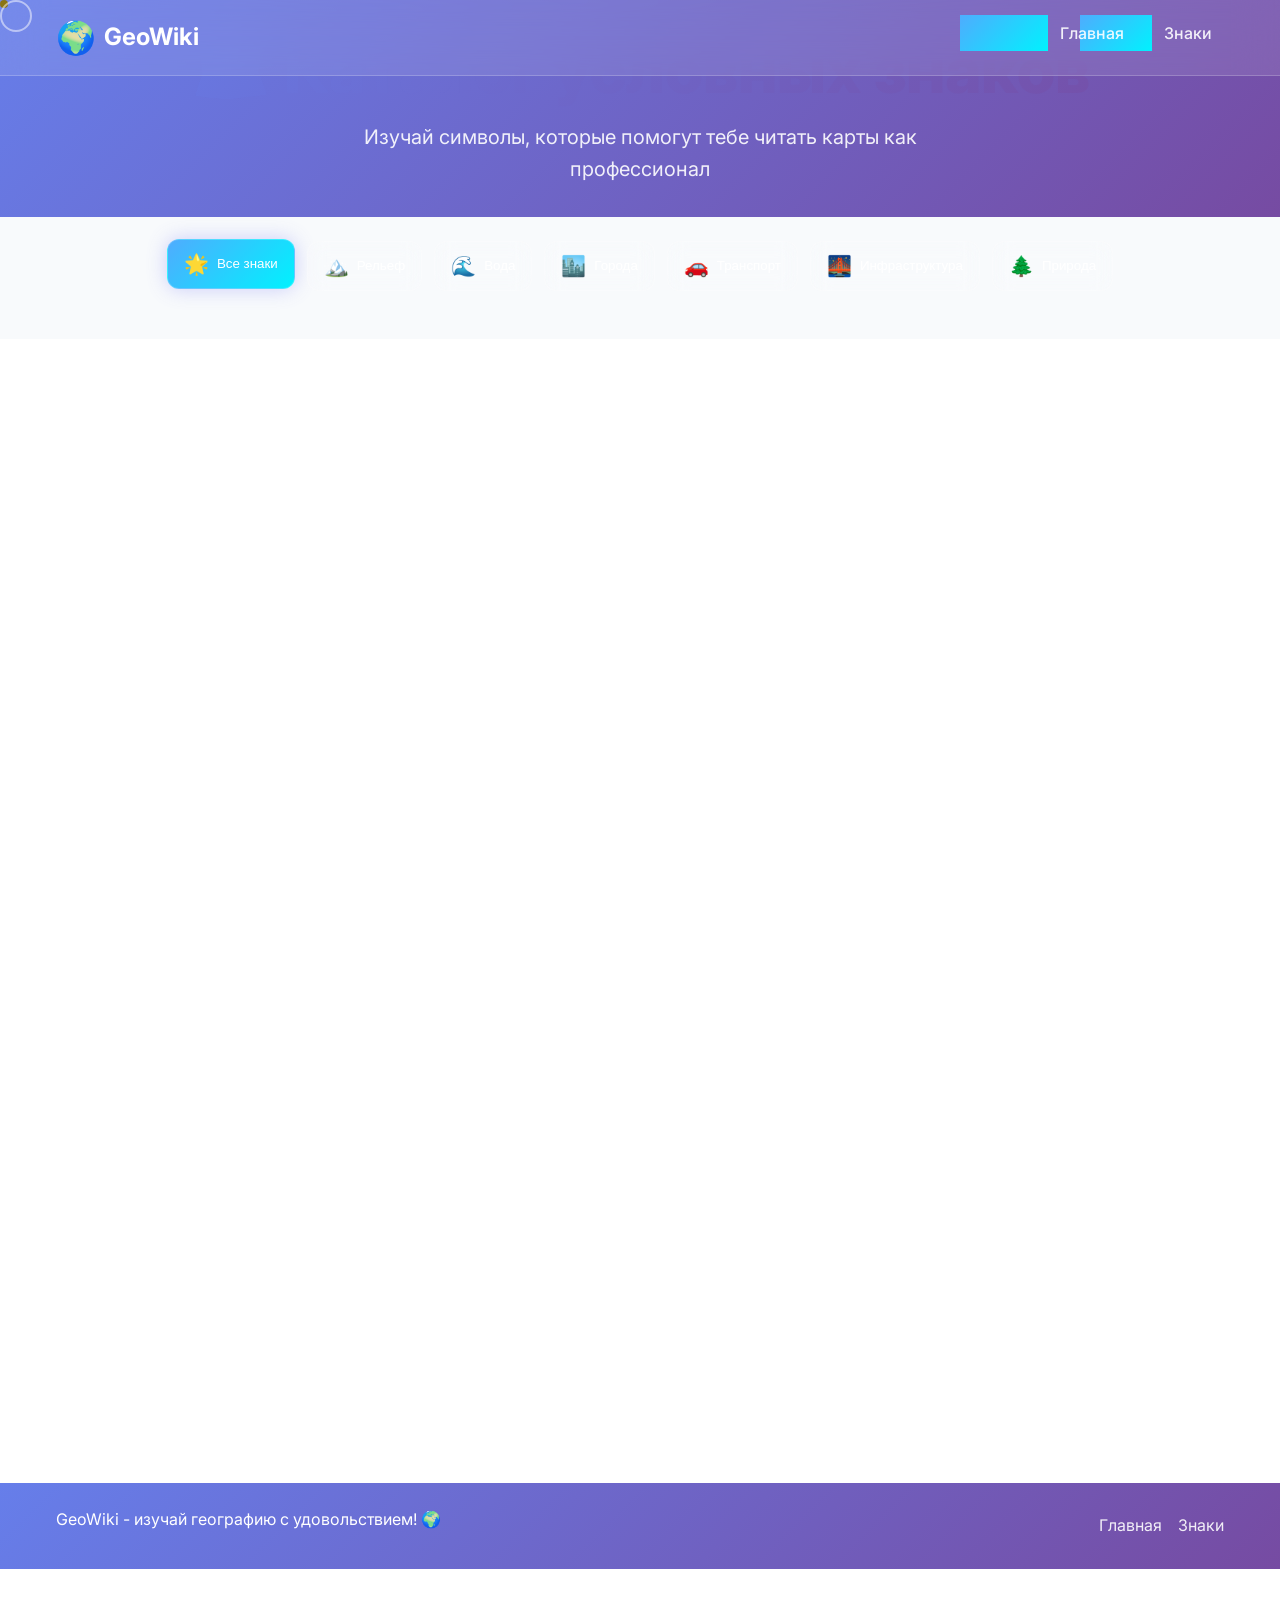
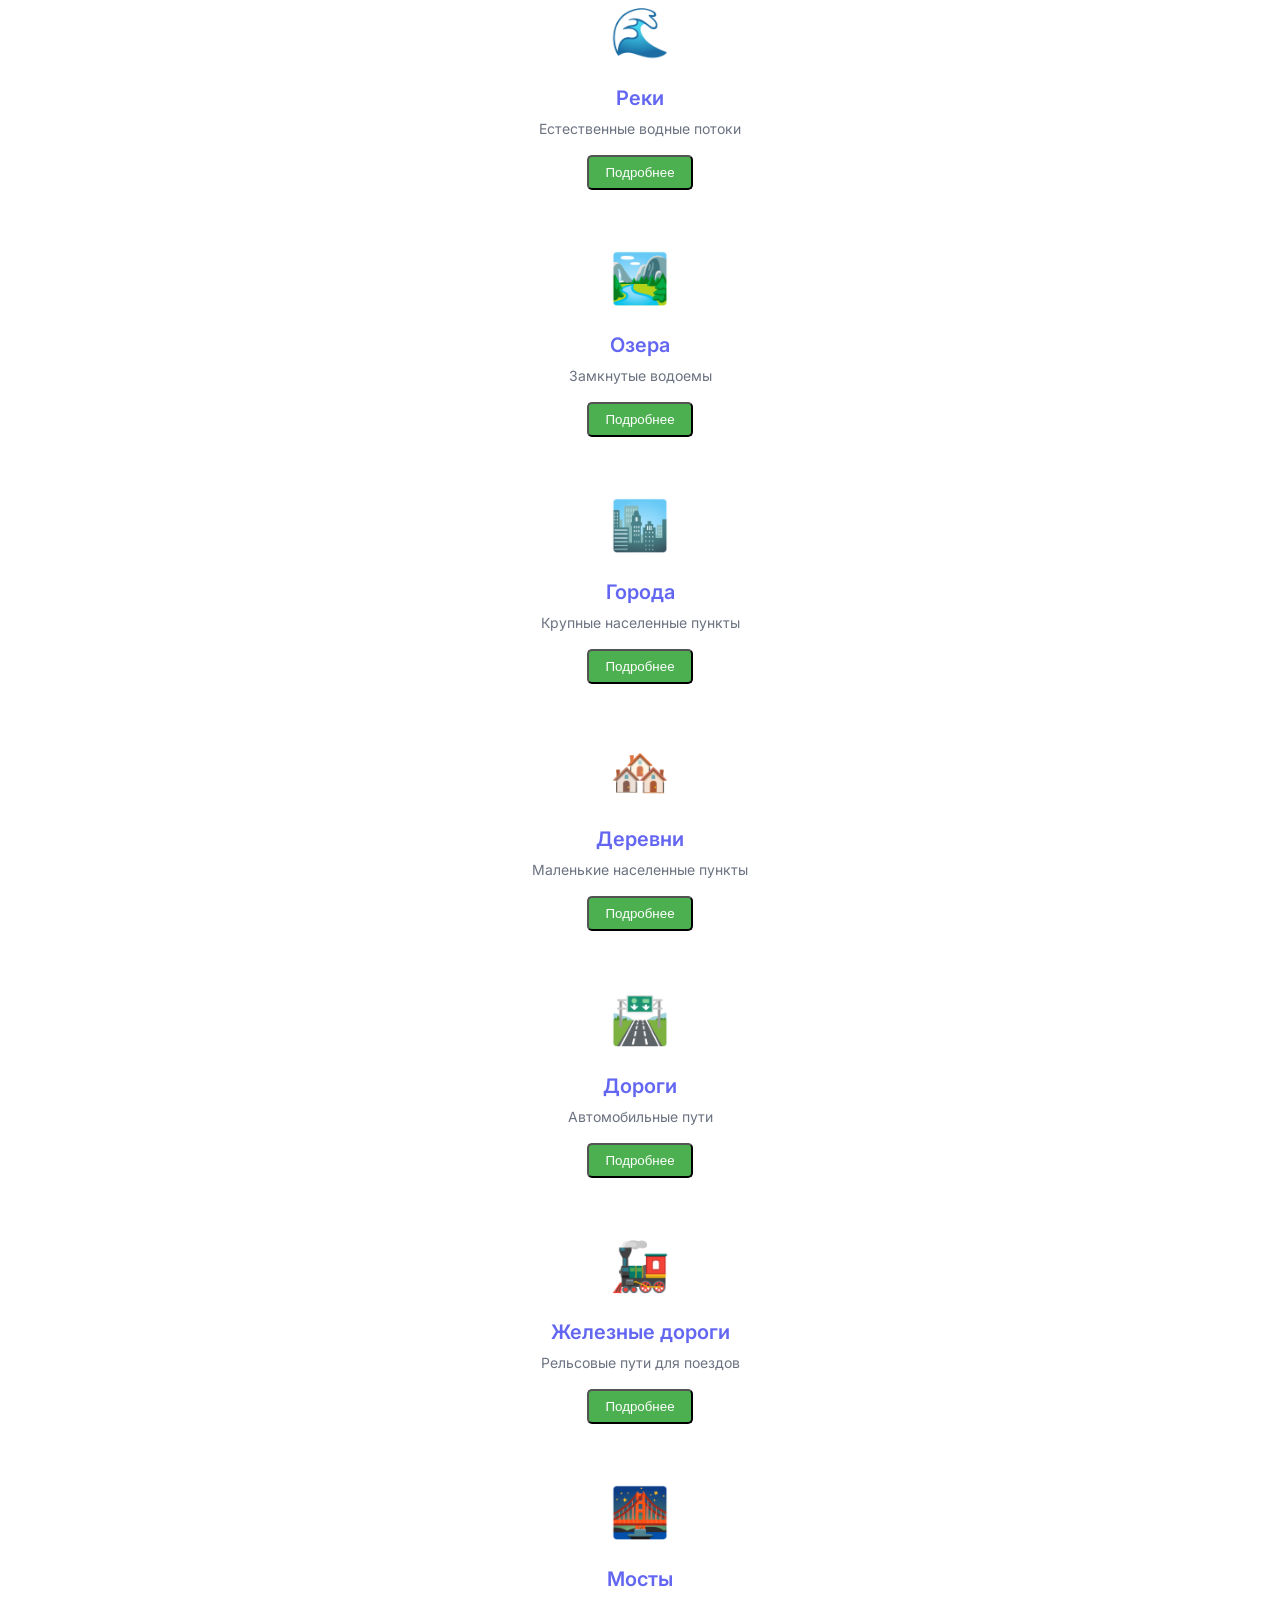
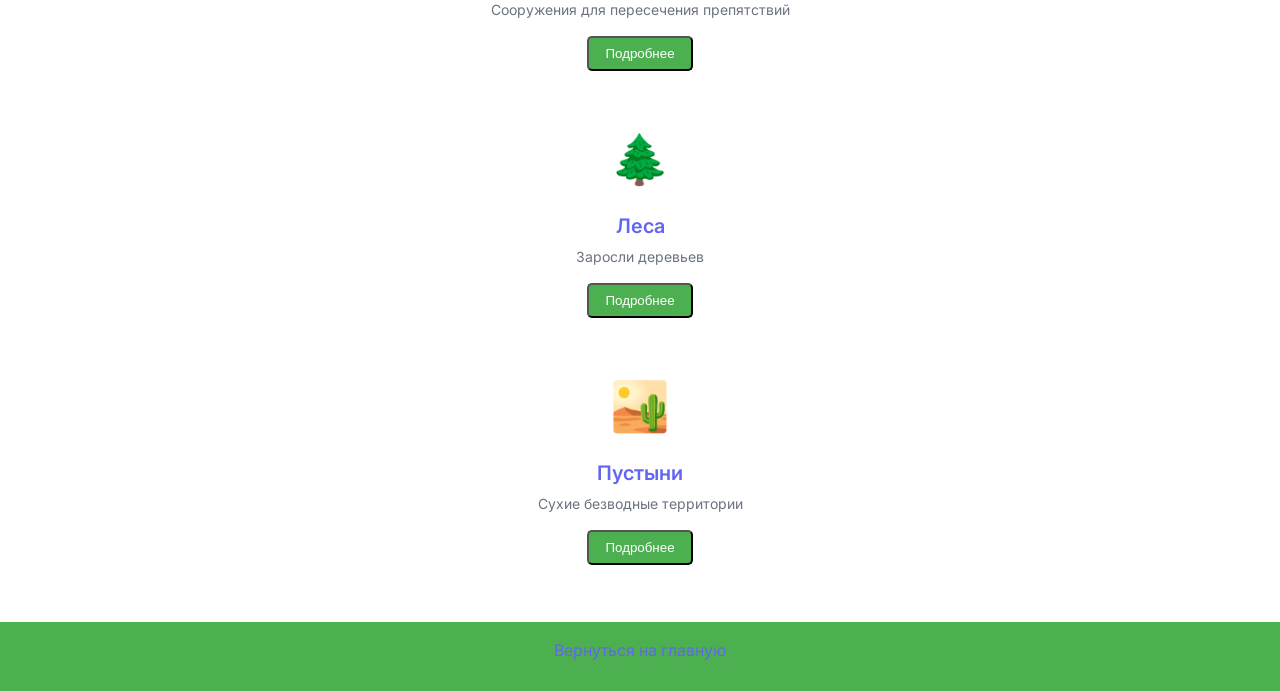
==== symbols/index.html @ 7ecac017 "Some changes" ====
<!DOCTYPE html>
<html lang="ru">
<head>
    <meta charset="UTF-8">
    <meta name="viewport" content="width=device-width, initial-scale=1.0">
    <title>Условные знаки - GeoWiki</title>
    <link rel="stylesheet" href="../css/style.css">
    <link href="https://fonts.googleapis.com/css2?family=Inter:wght@300;400;500;600;700&display=swap" rel="stylesheet">
</head>
<body>
    <!-- Custom Cursor -->
    <div class="cursor"></div>
    <div class="cursor-follower"></div>

    <!-- Animated Background -->
    <div class="animated-bg"></div>

    <header>
        <nav class="glass-nav">
            <div class="nav-container">
                <div class="logo">
                    <span class="logo-icon">🌍</span>
                    <span class="logo-text">GeoWiki</span>
                </div>
                <ul class="nav-links">
                    <li><a href="../index.html" class="nav-link">Главная</a></li>
                    <li><a href="#filters" class="nav-link">Знаки</a></li>
                </ul>
            </div>
        </nav>
    </header>

    <main>
        <!-- Symbols Hero -->
        <section class="symbols-hero">
            <div class="section-container">
                <h1 class="symbols-title">🗺️ Каталог условных знаков</h1>
                <p class="symbols-subtitle">Изучай символы, которые помогут тебе читать карты как профессионал</p>
            </div>
        </section>

        <!-- Filters Section -->
        <section id="filters" class="filters-section">
            <div class="section-container">
                <div class="filter-buttons">
                    <button class="filter-btn active" data-filter="all">
                        <span class="filter-icon">🌟</span>
                        <span>Все знаки</span>
                    </button>
                    <button class="filter-btn" data-filter="relief">
                        <span class="filter-icon">🏔️</span>
                        <span>Рельеф</span>
                    </button>
                    <button class="filter-btn" data-filter="water">
                        <span class="filter-icon">🌊</span>
                        <span>Вода</span>
                    </button>
                    <button class="filter-btn" data-filter="cities">
                        <span class="filter-icon">🏙️</span>
                        <span>Города</span>
                    </button>
                    <button class="filter-btn" data-filter="transport">
                        <span class="filter-icon">🚗</span>
                        <span>Транспорт</span>
                    </button>
                    <button class="filter-btn" data-filter="infrastructure">
                        <span class="filter-icon">🌉</span>
                        <span>Инфраструктура</span>
                    </button>
                    <button class="filter-btn" data-filter="nature">
                        <span class="filter-icon">🌲</span>
                        <span>Природа</span>
                    </button>
                </div>
            </div>
        </section>

        <!-- Symbols Grid -->
        <section id="symbols" class="symbols-section">
            <div class="section-container">
                <div class="symbols-grid">
                    <!-- Рельеф -->
                    <div class="symbol-card reveal" data-category="relief">
                        <div class="symbol-emoji">🏔️</div>
                        <h3>Горы</h3>
                        <p>Высокие возвышенности земной поверхности</p>
                        <button class="symbol-btn" onclick="showModal('Горы', 'Высокие возвышенности земной поверхности. Обозначаются треугольниками или специальными значками. Горы могут быть разной высоты и формы.')">Подробнее</button>
                    </div>

                    <div class="symbol-card reveal" data-category="relief">
                        <div class="symbol-emoji">🌾</div>
                        <h3>Равнины</h3>
                        <p>Плоские или слабо холмистые участки</p>
                        <button class="symbol-btn" onclick="showModal('Равнины', 'Плоские или слабо холмистые участки земной поверхности. Равнины часто используются для сельского хозяйства.')">Подробнее</button>
                    </div>

                    <div class="symbol-card reveal" data-category="relief">
                        <div class="symbol-emoji">⛰️</div>
                        <h3>Скалы</h3>
                        <p>Крутые каменные образования</p>
                        <button class="symbol-btn" onclick="showModal('Скалы', 'Крутые каменные образования на поверхности земли. Скалы могут быть опасными для путешествий.')">Подробнее</button>
                    </div>

                    <!-- Вода -->
                    <div class="symbol-card reveal" data-category="water">
                        <div class="symbol-emoji">🌊</div>
                        <h3>Реки</h3>
                        <p>Текущие водные потоки</p>
                        <button class="symbol-btn" onclick="showModal('Реки', 'Текущие водные потоки. Реки могут быть широкими или узкими, глубокими или мелкими.')">Подробнее</button>
                    </div>

                    <div class="symbol-card reveal" data-category="water">
                        <div class="symbol-emoji">🏞️</div>
                        <h3>Озера</h3>
                        <p>Стоячие водоемы</p>
                        <button class="symbol-btn" onclick="showModal('Озера', 'Стоячие водоемы, окруженные сушей. Озера могут быть пресными или солеными.')">Подробнее</button>
                    </div>

                    <div class="symbol-card reveal" data-category="water">
                        <div class="symbol-emoji">🏖️</div>
                        <h3>Море</h3>
                        <p>Большие соленые водоемы</p>
                        <button class="symbol-btn" onclick="showModal('Море', 'Большие соленые водоемы. Моря соединяются с океанами и омывают берега континентов.')">Подробнее</button>
                    </div>

                    <!-- Города -->
                    <div class="symbol-card reveal" data-category="cities">
                        <div class="symbol-emoji">🏙️</div>
                        <h3>Города</h3>
                        <p>Крупные населенные пункты</p>
                        <button class="symbol-btn" onclick="showModal('Города', 'Крупные населенные пункты с большим количеством жителей. Города центры экономики и культуры.')">Подробнее</button>
                    </div>

                    <div class="symbol-card reveal" data-category="cities">
                        <div class="symbol-emoji">🏘️</div>
                        <h3>Деревни</h3>
                        <p>Маленькие населенные пункты</p>
                        <button class="symbol-btn" onclick="showModal('Деревни', 'Маленькие населенные пункты в сельской местности. Деревни часто окружены природой.')">Подробнее</button>
                    </div>

                    <!-- Транспорт -->
                    <div class="symbol-card reveal" data-category="transport">
                        <div class="symbol-emoji">🛤️</div>
                        <h3>Железные дороги</h3>
                        <p>Пути для поездов</p>
                        <button class="symbol-btn" onclick="showModal('Железные дороги', 'Пути для поездов. Железные дороги соединяют города и позволяют быстро перемещаться на дальние расстояния.')">Подробнее</button>
                    </div>

                    <div class="symbol-card reveal" data-category="transport">
                        <div class="symbol-emoji">🛣️</div>
                        <h3>Автодороги</h3>
                        <p>Пути для автомобилей</p>
                        <button class="symbol-btn" onclick="showModal('Автодороги', 'Пути для автомобилей. Автодороги могут быть скоростными магистралями или обычными трассами.')">Подробнее</button>
                    </div>

                    <div class="symbol-card reveal" data-category="transport">
                        <div class="symbol-emoji">✈️</div>
                        <h3>Аэропорты</h3>
                        <p>Места для самолетов</p>
                        <button class="symbol-btn" onclick="showModal('Аэропорты', 'Места для взлета и посадки самолетов. Аэропорты позволяют путешествовать по воздуху.')">Подробнее</button>
                    </div>

                    <!-- Инфраструктура -->
                    <div class="symbol-card reveal" data-category="infrastructure">
                        <div class="symbol-emoji">🌉</div>
                        <h3>Мосты</h3>
                        <p>Сооружения над водоемами</p>
                        <button class="symbol-btn" onclick="showModal('Мосты', 'Сооружения, позволяющие пересекать реки, овраги и другие препятствия.')">Подробнее</button>
                    </div>

                    <div class="symbol-card reveal" data-category="infrastructure">
                        <div class="symbol-emoji">🚇</div>
                        <h3>Тоннели</h3>
                        <p>Подземные проходы</p>
                        <button class="symbol-btn" onclick="showModal('Тоннели', 'Подземные проходы через горы или под водой. Тоннели позволяют сократить путь.')">Подробнее</button>
                    </div>

                    <!-- Природа -->
                    <div class="symbol-card reveal" data-category="nature">
                        <div class="symbol-emoji">🌲</div>
                        <h3>Леса</h3>
                        <p>Места с множеством деревьев</p>
                        <button class="symbol-btn" onclick="showModal('Леса', 'Места с множеством деревьев. Леса являются домом для многих животных и растений.')">Подробнее</button>
                    </div>

                    <div class="symbol-card reveal" data-category="nature">
                        <div class="symbol-emoji">🌳</div>
                        <h3>Парки</h3>
                        <p>Зеленые зоны отдыха</p>
                        <button class="symbol-btn" onclick="showModal('Парки', 'Зеленые зоны отдыха в городах. Парки предназначены для прогулок и отдыха.')">Подробнее</button>
                    </div>

                    <div class="symbol-card reveal" data-category="nature">
                        <div class="symbol-emoji">🏜️</div>
                        <h3>Пустыни</h3>
                        <p>Сухие безводные территории</p>
                        <button class="symbol-btn" onclick="showModal('Пустыни', 'Сухие безводные территории с экстремальными температурами. Пустыни могут быть песчаными или каменистыми.')">Подробнее</button>
                    </div>
                </div>
            </div>
        </section>
    </main>

    <!-- Modal Window -->
    <div id="modal" class="modal">
        <div class="modal-content">
            <div class="modal-header">
                <h2 id="modal-title"></h2>
                <span class="modal-close" onclick="closeModal()">&times;</span>
            </div>
            <div class="modal-body">
                <p id="modal-description"></p>
            </div>
        </div>
    </div>

    <footer class="footer">
        <div class="footer-content">
            <p>GeoWiki - изучай географию с удовольствием! 🌍</p>
            <div class="footer-links">
                <a href="../index.html">Главная</a>
                <a href="#filters">Знаки</a>
            </div>
        </div>
    </footer>

    <script src="../js/main.js"></script>
    <script src="../js/modal.js"></script>
    <script src="../js/filter.js"></script>
</body>
</html>
                </div>

                <!-- Вода -->
                <div class="symbol-card" data-category="water">
                    <div class="symbol-icon">🌊</div>
                    <h3>Реки</h3>
                    <p>Естественные водные потоки</p>
                    <button class="btn" onclick="showModal('Реки', 'Естественные водные потоки, текущие в русле.')">Подробнее</button>
                </div>

                <div class="symbol-card" data-category="water">
                    <div class="symbol-icon">🏞️</div>
                    <h3>Озера</h3>
                    <p>Замкнутые водоемы</p>
                    <button class="btn" onclick="showModal('Озера', 'Замкнутые водоемы в естественных впадинах.')">Подробнее</button>
                </div>

                <!-- Города -->
                <div class="symbol-card" data-category="cities">
                    <div class="symbol-icon">🏙️</div>
                    <h3>Города</h3>
                    <p>Крупные населенные пункты</p>
                    <button class="btn" onclick="showModal('Города', 'Крупные населенные пункты с развитой инфраструктурой.')">Подробнее</button>
                </div>

                <div class="symbol-card" data-category="cities">
                    <div class="symbol-icon">🏘️</div>
                    <h3>Деревни</h3>
                    <p>Маленькие населенные пункты</p>
                    <button class="btn" onclick="showModal('Деревни', 'Маленькие населенные пункты в сельской местности.')">Подробнее</button>
                </div>

                <!-- Транспорт -->
                <div class="symbol-card" data-category="transport">
                    <div class="symbol-icon">🛣️</div>
                    <h3>Дороги</h3>
                    <p>Автомобильные пути</p>
                    <button class="btn" onclick="showModal('Дороги', 'Автомобильные пути для передвижения.')">Подробнее</button>
                </div>

                <div class="symbol-card" data-category="transport">
                    <div class="symbol-icon">🚂</div>
                    <h3>Железные дороги</h3>
                    <p>Рельсовые пути для поездов</p>
                    <button class="btn" onclick="showModal('Железные дороги', 'Рельсовые пути для передвижения поездов.')">Подробнее</button>
                </div>

                <!-- Инфраструктура -->
                <div class="symbol-card" data-category="infrastructure">
                    <div class="symbol-icon">🌉</div>
                    <h3>Мосты</h3>
                    <p>Сооружения для пересечения препятствий</p>
                    <button class="btn" onclick="showModal('Мосты', 'Сооружения для пересечения рек, оврагов и других препятствий.')">Подробнее</button>
                </div>

                <!-- Природа -->
                <div class="symbol-card" data-category="nature">
                    <div class="symbol-icon">🌲</div>
                    <h3>Леса</h3>
                    <p>Заросли деревьев</p>
                    <button class="btn" onclick="showModal('Леса', 'Заросли деревьев и кустарников.')">Подробнее</button>
                </div>

                <div class="symbol-card" data-category="nature">
                    <div class="symbol-icon">🏜️</div>
                    <h3>Пустыни</h3>
                    <p>Сухие безводные территории</p>
                    <button class="btn" onclick="showModal('Пустыни', 'Сухие безводные территории с минимальной растительностью.')">Подробнее</button>
                </div>
            </div>
        </section>
    </main>

    <!-- Модальное окно -->
    <div id="modal" class="modal">
        <div class="modal-content">
            <span class="close" onclick="closeModal()">&times;</span>
            <h2 id="modal-title"></h2>
            <p id="modal-description"></p>
        </div>
    </div>

    <footer>
        <p><a href="../index.html">Вернуться на главную</a></p>
    </footer>

    <script src="../js/main.js"></script>
    <script src="../js/modal.js"></script>
    <script src="../js/filter.js"></script>
</body>
</html>
---- css/style.css ----
/* Import Design System */
@import url('design-system.css');

/* GEOWIKI Specific Styles */
/* Premium Educational Platform */

body {
    overflow-x: hidden;
    cursor: none;
}

/* Preloader */
#preloader {
    position: fixed;
    top: 0;
    left: 0;
    width: 100%;
    height: 100%;
    background: var(--primary-gradient);
    display: flex;
    justify-content: center;
    align-items: center;
    z-index: 9999;
    transition: opacity 0.5s ease, visibility 0.5s ease;
}

#preloader.hidden {
    opacity: 0;
    visibility: hidden;
}

.preloader-content {
    text-align: center;
    color: white;
}

.spinner {
    width: 60px;
    height: 60px;
    border: 4px solid rgba(255, 255, 255, 0.3);
    border-top: 4px solid white;
    border-radius: 50%;
    animation: spin 1s linear infinite;
    margin: 0 auto var(--spacing-md);
}

@keyframes spin {
    0% { transform: rotate(0deg); }
    100% { transform: rotate(360deg); }
}

/* Custom Cursor */
.cursor,
.cursor-follower {
    position: fixed;
    pointer-events: none;
    z-index: 9998;
    border-radius: 50%;
    transition: transform 0.1s ease;
}

.cursor {
    width: 8px;
    height: 8px;
    background: white;
    mix-blend-mode: difference;
}

.cursor-follower {
    width: 32px;
    height: 32px;
    border: 2px solid rgba(255, 255, 255, 0.5);
    background: transparent;
}

/* Animated Background */
.animated-bg {
    position: fixed;
    top: 0;
    left: 0;
    width: 100%;
    height: 100%;
    background: var(--primary-gradient);
    background-size: 400% 400%;
    animation: gradientShift 15s ease infinite;
    z-index: -1;
}

@keyframes gradientShift {
    0% { background-position: 0% 50%; }
    50% { background-position: 100% 50%; }
    100% { background-position: 0% 50%; }
}

/* Navigation */
header {
    position: fixed;
    top: 0;
    left: 0;
    width: 100%;
    z-index: 100;
    backdrop-filter: blur(20px);
    background: var(--glass-bg);
    border-bottom: 1px solid var(--glass-border);
}

.glass-nav {
    padding: var(--spacing-md) 0;
}

.nav-container {
    max-width: 1200px;
    margin: 0 auto;
    padding: 0 var(--spacing-lg);
    display: flex;
    justify-content: space-between;
    align-items: center;
}

.logo {
    display: flex;
    align-items: center;
    gap: var(--spacing-sm);
    font-size: 1.5rem;
    font-weight: 700;
    color: white;
}

.logo-icon {
    font-size: 2rem;
    animation: float 3s ease-in-out infinite;
}

@keyframes float {
    0%, 100% { transform: translateY(0); }
    50% { transform: translateY(-5px); }
}

.nav-links {
    display: flex;
    list-style: none;
    gap: var(--spacing-lg);
}

.nav-link {
    color: rgba(255, 255, 255, 0.9);
    text-decoration: none;
    font-weight: 500;
    padding: var(--spacing-sm) var(--spacing-md);
    border-radius: var(--border-radius);
    transition: var(--transition);
    position: relative;
    overflow: hidden;
}

.nav-link::before {
    content: '';
    position: absolute;
    top: 0;
    left: -100%;
    width: 100%;
    height: 100%;
    background: var(--accent-gradient);
    transition: left 0.3s ease;
    z-index: -1;
}

.nav-link:hover::before {
    left: 0;
}

.nav-link:hover {
    color: white;
    transform: translateY(-2px);
}

/* Hero Section */
.hero-section {
    min-height: 100vh;
    display: flex;
    align-items: center;
    position: relative;
    overflow: hidden;
}

.hero-content {
    max-width: 1200px;
    margin: 0 auto;
    padding: 0 var(--spacing-lg);
    text-align: center;
    color: white;
    z-index: 2;
    animation: fadeInUp 1s ease-out;
}

@keyframes fadeInUp {
    from {
        opacity: 0;
        transform: translateY(30px);
    }
    to {
        opacity: 1;
        transform: translateY(0);
    }
}

.hero-title {
    font-size: clamp(3rem, 8vw, 6rem);
    font-weight: 800;
    margin-bottom: var(--spacing-md);
    line-height: 1.1;
}

.hero-title-main {
    display: block;
    background: var(--accent-gradient);
    -webkit-background-clip: text;
    -webkit-text-fill-color: transparent;
    background-clip: text;
}

.hero-title-sub {
    display: block;
    font-weight: 300;
    opacity: 0.9;
}

.hero-subtitle {
    font-size: 1.25rem;
    max-width: 600px;
    margin: 0 auto var(--spacing-xl);
    opacity: 0.9;
    line-height: 1.6;
}

.hero-cta {
    margin-bottom: var(--spacing-2xl);
}

.cta-button {
    display: inline-flex;
    align-items: center;
    gap: var(--spacing-sm);
    background: var(--accent-gradient);
    color: white;
    padding: var(--spacing-md) var(--spacing-xl);
    border-radius: var(--border-radius-lg);
    text-decoration: none;
    font-weight: 600;
    font-size: 1.125rem;
    transition: var(--transition);
    box-shadow: var(--shadow-glow);
    position: relative;
    overflow: hidden;
}

.cta-button::before {
    content: '';
    position: absolute;
    top: 0;
    left: -100%;
    width: 100%;
    height: 100%;
    background: linear-gradient(90deg, transparent, rgba(255, 255, 255, 0.2), transparent);
    transition: left 0.5s ease;
}

.cta-button:hover::before {
    left: 100%;
}

.cta-button:hover {
    transform: translateY(-3px);
    box-shadow: 0 0 40px rgba(255, 255, 255, 0.4);
}

.cta-arrow {
    transition: transform 0.3s ease;
}

.cta-button:hover .cta-arrow {
    transform: translateX(5px);
}

.hero-stats {
    display: flex;
    justify-content: center;
    gap: var(--spacing-xl);
    flex-wrap: wrap;
}

.stat {
    text-align: center;
}

.stat-number {
    display: block;
    font-size: 2.5rem;
    font-weight: 800;
    background: var(--secondary-gradient);
    -webkit-background-clip: text;
    -webkit-text-fill-color: transparent;
    background-clip: text;
}

.stat-label {
    font-size: 0.875rem;
    opacity: 0.8;
    text-transform: uppercase;
    letter-spacing: 1px;
}

.hero-visual {
    position: absolute;
    top: 50%;
    right: 10%;
    transform: translateY(-50%);
    z-index: 1;
}

.floating-elements {
    position: relative;
}

.floating-card {
    position: absolute;
    width: 80px;
    height: 80px;
    background: var(--glass-bg);
    backdrop-filter: blur(20px);
    border: 1px solid var(--glass-border);
    border-radius: var(--border-radius);
    display: flex;
    align-items: center;
    justify-content: center;
    font-size: 2rem;
    box-shadow: var(--shadow-soft);
    animation: floatCards 6s ease-in-out infinite;
}

.floating-card:nth-child(1) {
    top: -100px;
    left: -50px;
    animation-delay: 0s;
}

.floating-card:nth-child(2) {
    top: 50px;
    left: 100px;
    animation-delay: 1.5s;
}

.floating-card:nth-child(3) {
    top: 150px;
    left: -100px;
    animation-delay: 3s;
}

.floating-card:nth-child(4) {
    top: 250px;
    left: 50px;
    animation-delay: 4.5s;
}

@keyframes floatCards {
    0%, 100% {
        transform: translateY(0) rotate(0deg);
    }
    50% {
        transform: translateY(-20px) rotate(5deg);
    }
}

/* Levels Section */
.levels-section {
    padding: var(--spacing-2xl) 0;
    background: var(--bg-secondary);
}

.section-container {
    max-width: 1200px;
    margin: 0 auto;
    padding: 0 var(--spacing-lg);
}

.section-title {
    font-size: clamp(2rem, 4vw, 3rem);
    font-weight: 700;
    text-align: center;
    margin-bottom: var(--spacing-sm);
    background: var(--primary-gradient);
    -webkit-background-clip: text;
    -webkit-text-fill-color: transparent;
    background-clip: text;
}

.section-subtitle {
    text-align: center;
    color: var(--text-secondary);
    font-size: 1.125rem;
    margin-bottom: var(--spacing-2xl);
}

.levels-grid {
    display: grid;
    grid-template-columns: repeat(auto-fit, minmax(300px, 1fr));
    gap: var(--spacing-xl);
}

.level-card {
    background: var(--glass-bg);
    backdrop-filter: blur(20px);
    border: 1px solid var(--glass-border);
    border-radius: var(--border-radius-lg);
    padding: var(--spacing-xl);
    position: relative;
    overflow: hidden;
    transition: var(--transition);
    cursor: pointer;
}

.level-card:hover {
    transform: translateY(-10px);
    box-shadow: 0 20px 60px rgba(0, 0, 0, 0.15);
}

.card-glow {
    position: absolute;
    top: 0;
    left: 0;
    width: 100%;
    height: 4px;
    background: var(--beginner-color);
    transition: var(--transition);
}

.level-beginner .card-glow { background: var(--beginner-color); }
.level-confident .card-glow { background: var(--confident-color); }
.level-expert .card-glow { background: var(--expert-color); }
.level-pro .card-glow { background: var(--pro-color); }
.level-geo .card-glow { background: var(--geo-color); }

.card-content {
    position: relative;
    z-index: 2;
}

.level-icon {
    font-size: 3rem;
    margin-bottom: var(--spacing-md);
    display: block;
}

.level-title {
    font-size: 1.5rem;
    font-weight: 600;
    margin-bottom: var(--spacing-sm);
}

.level-desc {
    color: var(--text-secondary);
    margin-bottom: var(--spacing-lg);
    line-height: 1.5;
}

.level-progress {
    margin-bottom: var(--spacing-lg);
}

.progress-bar {
    width: 100%;
    height: 6px;
    background: rgba(255, 255, 255, 0.2);
    border-radius: 3px;
    overflow: hidden;
}

.progress-fill {
    height: 100%;
    background: var(--accent-gradient);
    border-radius: 3px;
    width: 0%;
    transition: width 0.5s ease;
}

.level-btn {
    display: inline-flex;
    align-items: center;
    justify-content: space-between;
    width: 100%;
    padding: var(--spacing-md) var(--spacing-lg);
    background: var(--accent-gradient);
    color: white;
    text-decoration: none;
    border-radius: var(--border-radius);
    font-weight: 600;
    transition: var(--transition);
    position: relative;
    overflow: hidden;
}

.level-btn::before {
    content: '';
    position: absolute;
    top: 0;
    left: -100%;
    width: 100%;
    height: 100%;
    background: linear-gradient(90deg, transparent, rgba(255, 255, 255, 0.2), transparent);
    transition: left 0.5s ease;
}

.level-btn:hover::before {
    left: 100%;
}

.level-btn:hover {
    transform: translateY(-2px);
    box-shadow: var(--shadow-glow);
}

.btn-arrow {
    transition: transform 0.3s ease;
}

.level-btn:hover .btn-arrow {
    transform: translateX(5px);
}

/* Progress Section */
.progress-section {
    padding: var(--spacing-2xl) 0;
    background: var(--bg-primary);
}

.progress-container {
    display: flex;
    align-items: center;
    justify-content: center;
    gap: var(--spacing-2xl);
    flex-wrap: wrap;
}

.progress-circle {
    position: relative;
    width: 200px;
    height: 200px;
}

.progress-svg {
    width: 100%;
    height: 100%;
    transform: rotate(-90deg);
}

.progress-bg {
    fill: none;
    stroke: rgba(255, 255, 255, 0.2);
    stroke-width: 8;
}

.progress-fill-circle {
    fill: none;
    stroke: url(#gradient);
    stroke-width: 8;
    stroke-linecap: round;
    stroke-dasharray: 283;
    stroke-dashoffset: 283;
    transition: stroke-dashoffset 1s ease;
}

.progress-text {
    position: absolute;
    top: 50%;
    left: 50%;
    transform: translate(-50%, -50%);
    text-align: center;
    color: white;
}

.progress-percent {
    display: block;
    font-size: 2rem;
    font-weight: 700;
}

.progress-label {
    font-size: 0.875rem;
    opacity: 0.8;
}

.progress-details {
    max-width: 400px;
}

#progressText {
    font-size: 1.125rem;
    margin-bottom: var(--spacing-lg);
    color: var(--text-primary);
}

.achievements {
    display: flex;
    flex-direction: column;
    gap: var(--spacing-md);
}

.achievement {
    display: flex;
    align-items: center;
    gap: var(--spacing-sm);
    padding: var(--spacing-sm);
    background: var(--glass-bg);
    backdrop-filter: blur(10px);
    border-radius: var(--border-radius);
    opacity: 0.5;
    transition: var(--transition);
}

.achievement.unlocked {
    opacity: 1;
    background: var(--accent-gradient);
    color: white;
}

.achievement-icon {
    font-size: 1.5rem;
}

.achievement-text {
    font-weight: 500;
}

/* Mini Game Section */
.mini-game-section {
    padding: var(--spacing-2xl) 0;
    background: var(--bg-secondary);
}

.game-container {
    display: flex;
    flex-direction: column;
    align-items: center;
    gap: var(--spacing-xl);
}

.game-card {
    background: var(--glass-bg);
    backdrop-filter: blur(20px);
    border: 1px solid var(--glass-border);
    border-radius: var(--border-radius-lg);
    padding: var(--spacing-2xl);
    text-align: center;
    box-shadow: var(--shadow-soft);
}

.game-question {
    font-size: 4rem;
    margin-bottom: var(--spacing-lg);
    background: var(--primary-gradient);
    -webkit-background-clip: text;
    -webkit-text-fill-color: transparent;
    background-clip: text;
}

.game-options {
    display: grid;
    grid-template-columns: repeat(2, 1fr);
    gap: var(--spacing-md);
    margin-bottom: var(--spacing-lg);
}

.game-option {
    padding: var(--spacing-md);
    background: rgba(255, 255, 255, 0.1);
    border: 1px solid var(--glass-border);
    border-radius: var(--border-radius);
    cursor: pointer;
    transition: var(--transition);
    font-weight: 500;
}

.game-option:hover {
    background: var(--accent-gradient);
    color: white;
    transform: translateY(-2px);
}

.game-btn {
    padding: var(--spacing-md) var(--spacing-xl);
    background: var(--accent-gradient);
    color: white;
    border: none;
    border-radius: var(--border-radius);
    font-weight: 600;
    cursor: pointer;
    transition: var(--transition);
}

.game-btn:hover {
    transform: translateY(-2px);
    box-shadow: var(--shadow-glow);
}

.game-score {
    display: flex;
    align-items: center;
    gap: var(--spacing-sm);
    font-size: 1.125rem;
    font-weight: 600;
    color: var(--text-primary);
}

.score-value {
    color: var(--beginner-color);
}

/* Footer */
.footer {
    background: var(--primary-gradient);
    color: white;
    padding: var(--spacing-xl) 0;
}

.footer-content {
    max-width: 1200px;
    margin: 0 auto;
    padding: 0 var(--spacing-lg);
    display: flex;
    justify-content: space-between;
    align-items: center;
    flex-wrap: wrap;
    gap: var(--spacing-md);
}

.footer-links {
    display: flex;
    gap: var(--spacing-lg);
}

.footer-links a {
    color: rgba(255, 255, 255, 0.9);
    text-decoration: none;
    transition: var(--transition);
}

.footer-links a:hover {
    color: white;
    transform: translateY(-2px);
}

/* Scroll Reveal Animation */
.reveal {
    opacity: 0;
    transform: translateY(30px);
    transition: all 0.6s ease;
}

.reveal.visible {
    opacity: 1;
    transform: translateY(0);
}

/* Level Pages Styles */
.level-hero {
    min-height: 60vh;
    background: var(--primary-gradient);
    display: flex;
    align-items: center;
    position: relative;
    overflow: hidden;
}

.level-hero::before {
    content: '';
    position: absolute;
    top: 0;
    left: 0;
    right: 0;
    bottom: 0;
    background: url('data:image/svg+xml,<svg xmlns="http://www.w3.org/2000/svg" viewBox="0 0 100 100"><defs><pattern id="grain" width="100" height="100" patternUnits="userSpaceOnUse"><circle cx="25" cy="25" r="1" fill="rgba(255,255,255,0.1)"/><circle cx="75" cy="75" r="1" fill="rgba(255,255,255,0.1)"/><circle cx="50" cy="10" r="0.5" fill="rgba(255,255,255,0.05)"/></pattern></defs><rect width="100" height="100" fill="url(%23grain)"/></svg>');
    opacity: 0.1;
}

.level-hero-content {
    max-width: 1200px;
    margin: 0 auto;
    padding: 0 var(--spacing-lg);
    text-align: center;
    color: white;
    position: relative;
    z-index: 2;
}

.level-badge {
    display: inline-flex;
    align-items: center;
    gap: var(--spacing-sm);
    background: rgba(255, 255, 255, 0.2);
    backdrop-filter: blur(10px);
    padding: var(--spacing-sm) var(--spacing-lg);
    border-radius: var(--border-radius-lg);
    margin-bottom: var(--spacing-lg);
}

.level-icon-large {
    font-size: 2rem;
}

.level-name {
    font-weight: 600;
    text-transform: uppercase;
    letter-spacing: 1px;
}

.level-title {
    font-size: clamp(2.5rem, 6vw, 4rem);
    font-weight: 800;
    margin-bottom: var(--spacing-md);
}

.level-description {
    font-size: 1.25rem;
    max-width: 600px;
    margin: 0 auto var(--spacing-2xl);
    opacity: 0.9;
}

.level-progress-indicator {
    display: flex;
    align-items: center;
    justify-content: center;
    gap: var(--spacing-md);
    flex-wrap: wrap;
}

.progress-step {
    display: flex;
    flex-direction: column;
    align-items: center;
    gap: var(--spacing-xs);
    opacity: 0.6;
    transition: var(--transition);
}

.progress-step.active {
    opacity: 1;
}

.step-number {
    width: 40px;
    height: 40px;
    background: rgba(255, 255, 255, 0.2);
    border-radius: 50%;
    display: flex;
    align-items: center;
    justify-content: center;
    font-weight: 700;
    backdrop-filter: blur(10px);
}

.progress-step.active .step-number {
    background: white;
    color: var(--text-primary);
}

.step-label {
    font-size: 0.875rem;
    font-weight: 500;
}

.progress-connector {
    width: 60px;
    height: 2px;
    background: rgba(255, 255, 255, 0.3);
}

/* Theory Section */
.theory-section {
    padding: var(--spacing-2xl) 0;
    background: var(--bg-secondary);
}

.theory-grid {
    display: grid;
    grid-template-columns: repeat(auto-fit, minmax(300px, 1fr));
    gap: var(--spacing-xl);
    margin-bottom: var(--spacing-2xl);
}

.theory-card {
    background: var(--glass-bg);
    backdrop-filter: blur(20px);
    border: 1px solid var(--glass-border);
    border-radius: var(--border-radius-lg);
    padding: var(--spacing-xl);
    text-align: center;
    transition: var(--transition);
}

.theory-card:hover {
    transform: translateY(-5px);
    box-shadow: var(--shadow-soft);
}

.card-icon {
    font-size: 3rem;
    margin-bottom: var(--spacing-md);
}

.theory-card h3 {
    font-size: 1.25rem;
    font-weight: 600;
    margin-bottom: var(--spacing-md);
}

.theory-card p {
    color: var(--text-secondary);
    line-height: 1.6;
}

.symbols-showcase {
    background: var(--glass-bg);
    backdrop-filter: blur(20px);
    border: 1px solid var(--glass-border);
    border-radius: var(--border-radius-lg);
    padding: var(--spacing-2xl);
}

.symbols-title {
    font-size: 1.5rem;
    font-weight: 700;
    text-align: center;
    margin-bottom: var(--spacing-xl);
    background: var(--primary-gradient);
    -webkit-background-clip: text;
    -webkit-text-fill-color: transparent;
    background-clip: text;
}

.symbols-grid {
    display: grid;
    grid-template-columns: repeat(auto-fit, minmax(250px, 1fr));
    gap: var(--spacing-lg);
}

.symbol-card {
    background: rgba(255, 255, 255, 0.1);
    border-radius: var(--border-radius);
    padding: var(--spacing-lg);
    text-align: center;
    transition: var(--transition);
}

.symbol-card:hover {
    background: rgba(255, 255, 255, 0.2);
    transform: translateY(-3px);
}

.symbol-emoji {
    font-size: 2.5rem;
    margin-bottom: var(--spacing-sm);
}

.symbol-card h4 {
    font-weight: 600;
    margin-bottom: var(--spacing-xs);
}

.symbol-card p {
    font-size: 0.875rem;
    color: var(--text-secondary);
}

/* Practice Section */
.practice-section {
    padding: var(--spacing-2xl) 0;
    background: var(--bg-primary);
}

.quiz-container {
    background: var(--glass-bg);
    backdrop-filter: blur(20px);
    border: 1px solid var(--glass-border);
    border-radius: var(--border-radius-lg);
    padding: var(--spacing-2xl);
    max-width: 800px;
    margin: 0 auto;
}

.quiz-progress {
    display: flex;
    align-items: center;
    justify-content: space-between;
    margin-bottom: var(--spacing-xl);
}

.quiz-progress .progress-bar {
    flex: 1;
    margin-right: var(--spacing-md);
}

.question-card {
    display: none;
}

.question-card.active {
    display: block;
}

.question-header {
    display: flex;
    align-items: center;
    gap: var(--spacing-md);
    margin-bottom: var(--spacing-lg);
}

.question-number {
    width: 40px;
    height: 40px;
    background: var(--primary-gradient);
    color: white;
    border-radius: 50%;
    display: flex;
    align-items: center;
    justify-content: center;
    font-weight: 700;
    font-size: 1.125rem;
}

.question-header h3 {
    font-size: 1.25rem;
    font-weight: 600;
    margin: 0;
}

.question-options {
    display: flex;
    flex-direction: column;
    gap: var(--spacing-md);
}

.option {
    display: flex;
    align-items: center;
    gap: var(--spacing-md);
    padding: var(--spacing-md);
    background: rgba(255, 255, 255, 0.1);
    border-radius: var(--border-radius);
    cursor: pointer;
    transition: var(--transition);
    border: 2px solid transparent;
}

.option:hover {
    background: rgba(255, 255, 255, 0.2);
}

.option input[type="radio"] {
    display: none;
}

.option input[type="radio"]:checked + .option-text {
    color: var(--beginner-color);
    font-weight: 600;
}

.option input[type="radio"]:checked ~ .option::before {
    content: '✓';
    position: absolute;
    right: var(--spacing-md);
    color: var(--beginner-color);
    font-weight: bold;
}

.option-text {
    flex: 1;
    transition: var(--transition);
}

.quiz-navigation {
    display: flex;
    justify-content: space-between;
    align-items: center;
    margin-top: var(--spacing-xl);
    padding-top: var(--spacing-lg);
    border-top: 1px solid var(--glass-border);
}

.nav-btn {
    display: flex;
    align-items: center;
    gap: var(--spacing-sm);
    padding: var(--spacing-md) var(--spacing-lg);
    background: rgba(255, 255, 255, 0.1);
    border: 1px solid var(--glass-border);
    border-radius: var(--border-radius);
    color: white;
    cursor: pointer;
    transition: var(--transition);
    font-weight: 500;
}

.nav-btn:hover:not(:disabled) {
    background: var(--accent-gradient);
    transform: translateY(-2px);
}

.nav-btn:disabled {
    opacity: 0.5;
    cursor: not-allowed;
}

.nav-btn.primary {
    background: var(--accent-gradient);
}

.results-container {
    text-align: center;
}

.results-card {
    background: rgba(255, 255, 255, 0.1);
    border-radius: var(--border-radius-lg);
    padding: var(--spacing-2xl);
    backdrop-filter: blur(10px);
}

.results-header {
    margin-bottom: var(--spacing-lg);
}

.results-header h3 {
    font-size: 1.5rem;
    font-weight: 700;
    margin-bottom: var(--spacing-md);
}

.results-score {
    display: flex;
    align-items: baseline;
    justify-content: center;
    gap: var(--spacing-xs);
    font-size: 3rem;
    font-weight: 800;
    color: var(--beginner-color);
}

.score-number {
    background: var(--primary-gradient);
    -webkit-background-clip: text;
    -webkit-text-fill-color: transparent;
    background-clip: text;
}

.results-message {
    margin-bottom: var(--spacing-xl);
    font-size: 1.125rem;
    color: var(--text-secondary);
}

.results-actions {
    display: flex;
    gap: var(--spacing-md);
    justify-content: center;
    flex-wrap: wrap;
}

.action-btn {
    padding: var(--spacing-md) var(--spacing-xl);
    border: none;
    border-radius: var(--border-radius);
    font-weight: 600;
    cursor: pointer;
    transition: var(--transition);
}

.action-btn.secondary {
    background: rgba(255, 255, 255, 0.2);
    color: white;
}

.action-btn.secondary:hover {
    background: rgba(255, 255, 255, 0.3);
}

.action-btn.primary {
    background: var(--accent-gradient);
    color: white;
}

.action-btn.primary:hover {
    transform: translateY(-2px);
    box-shadow: var(--shadow-glow);
}
.level-3 { border-left-color: #FF9800; }
.level-4 { border-left-color: #9C27B0; }
.level-5 { border-left-color: #F44336; }

.btn {
    display: inline-block;
    background-color: #4CAF50;
    color: white;
    padding: 0.5rem 1rem;
    text-decoration: none;
    border-radius: 5px;
    transition: background-color 0.3s;
}

.btn:hover {
    background-color: #388E3C;
}

.symbols-grid {
    display: grid;
    grid-template-columns: repeat(auto-fit, minmax(300px, 1fr));
    gap: 1rem;
}

.symbol-category {
    background-color: #f9f9f9;
    padding: 1rem;
    border-radius: 8px;
}

.symbol-category h3 {
    color: #4CAF50;
    margin-top: 0;
}

ul {
    list-style: none;
    padding: 0;
}

ul li {
    margin-bottom: 0.5rem;
}

.progress-bar {
    background-color: #ddd;
    border-radius: 10px;
    height: 20px;
    overflow: hidden;
    margin: 1rem 0;
}

.progress-fill {
    background-color: #4CAF50;
    height: 100%;
    text-align: center;
    color: white;
    line-height: 20px;
    font-weight: bold;
}

footer {
    background-color: #4CAF50;
    color: white;
    text-align: center;
    padding: 1rem;
    margin-top: 2rem;
}

/* Адаптивность */
@media (max-width: 768px) {
    nav ul {
        flex-direction: column;
    }
    nav li {
        margin: 0.5rem 0;
    }
    .levels, .symbols-grid {
        grid-template-columns: 1fr;
    }
}

/* Модальное окно */
.modal {
    display: none;
    position: fixed;
    z-index: 1000;
    left: 0;
    top: 0;
    width: 100%;
    height: 100%;
    background-color: rgba(0, 0, 0, 0.5);
    opacity: 0;
    transition: opacity 0.3s ease;
}

.modal.show {
    opacity: 1;
}

.modal-content {
    background-color: white;
    margin: 15% auto;
    padding: 2rem;
    border-radius: var(--border-radius);
    width: 80%;
    max-width: 500px;
    position: relative;
    transform: translateY(-50px);
    transition: transform 0.3s ease;
}

.modal.show .modal-content {
    transform: translateY(0);
}

.close {
    position: absolute;
    top: 10px;
    right: 15px;
    font-size: 28px;
    font-weight: bold;
    cursor: pointer;
    color: #aaa;
}

.close:hover {
    color: #000;
}

/* Фильтры */
.filter-buttons {
    display: flex;
    justify-content: center;
    flex-wrap: wrap;
    gap: 0.5rem;
    margin-bottom: 2rem;
}

.filter-btn {
    padding: 0.5rem 1rem;
    background: #f0f0f0;
    border: none;
    border-radius: var(--border-radius);
    cursor: pointer;
    transition: var(--transition);
    font-weight: 500;
}

.filter-btn.active {
    background: var(--primary-color);
    color: white;
}

.filter-btn:hover {
    background: var(--secondary-color);
    color: white;
}

/* Карточки символов */
.symbols-grid {
    display: grid;
    grid-template-columns: repeat(auto-fit, minmax(250px, 1fr));
    gap: 1.5rem;
}

.symbol-card {
    background: white;
    padding: 1.5rem;
    border-radius: var(--border-radius);
    box-shadow: var(--shadow);
    text-align: center;
    transition: var(--transition);
}

.symbol-card:hover {
    transform: translateY(-5px);
    box-shadow: 0 8px 16px rgba(0, 0, 0, 0.15);
}

.symbol-icon {
    font-size: 3rem;
    margin-bottom: 1rem;
}

.symbol-card h3 {
    margin-bottom: 0.5rem;
    color: var(--primary-color);
}

.symbol-card p {
    color: #666;
    margin-bottom: 1rem;
}

/* Теория */
.theory-content h3 {
    color: var(--primary-color);
    margin-top: 2rem;
    margin-bottom: 1rem;
}

.image-gallery {
    text-align: center;
    margin: 2rem 0;
}

.image-gallery img {
    max-width: 100%;
    height: auto;
    border-radius: var(--border-radius);
    box-shadow: var(--shadow);
}

.symbols-intro {
    display: grid;
    grid-template-columns: repeat(auto-fit, minmax(200px, 1fr));
    gap: 1rem;
    margin-top: 1rem;
}

.symbol-item {
    display: flex;
    align-items: center;
    gap: 1rem;
    padding: 1rem;
    background: #f9f9f9;
    border-radius: var(--border-radius);
}

.symbol {
    font-size: 2rem;
}

/* Тесты */
#quiz-container {
    max-width: 600px;
    margin: 0 auto;
}

.question {
    display: none;
    margin-bottom: 2rem;
}

.question.active {
    display: block;
}

.question h3 {
    margin-bottom: 1rem;
    color: var(--primary-color);
}

.options {
    display: flex;
    flex-direction: column;
    gap: 0.5rem;
}

.options label {
    display: flex;
    align-items: center;
    gap: 0.5rem;
    padding: 0.5rem;
    background: #f9f9f9;
    border-radius: 8px;
    cursor: pointer;
    transition: var(--transition);
}

.options label:hover {
    background: #e8f5e8;
}

#results {
    text-align: center;
    margin-top: 2rem;
    padding: 2rem;
    background: #f9f9f9;
    border-radius: var(--border-radius);
}

#results h3 {
    color: var(--primary-color);
    margin-bottom: 1rem;
}

/* Symbols Page Styles */
.symbols-hero {
    padding: var(--spacing-2xl) 0;
    background: var(--primary-gradient);
    text-align: center;
    color: white;
}

.symbols-title {
    font-size: clamp(2.5rem, 6vw, 4rem);
    font-weight: 800;
    margin-bottom: var(--spacing-md);
}

.symbols-subtitle {
    font-size: 1.25rem;
    opacity: 0.9;
    max-width: 600px;
    margin: 0 auto;
}

.filters-section {
    padding: var(--spacing-xl) 0;
    background: var(--bg-secondary);
}

.filter-buttons {
    display: flex;
    justify-content: center;
    flex-wrap: wrap;
    gap: var(--spacing-md);
    margin-bottom: var(--spacing-xl);
}

.filter-btn {
    display: flex;
    align-items: center;
    gap: var(--spacing-sm);
    padding: var(--spacing-md) var(--spacing-lg);
    background: rgba(255, 255, 255, 0.1);
    backdrop-filter: blur(10px);
    border: 1px solid var(--glass-border);
    border-radius: var(--border-radius-lg);
    color: white;
    cursor: pointer;
    transition: var(--transition);
    font-weight: 500;
}

.filter-btn:hover,
.filter-btn.active {
    background: var(--accent-gradient);
    transform: translateY(-2px);
    box-shadow: var(--shadow-glow);
}

.filter-icon {
    font-size: 1.25rem;
}

.symbols-section {
    padding: var(--spacing-2xl) 0;
    background: var(--bg-primary);
}

.symbol-card {
    background: var(--glass-bg);
    backdrop-filter: blur(20px);
    border: 1px solid var(--glass-border);
    border-radius: var(--border-radius-lg);
    padding: var(--spacing-xl);
    text-align: center;
    transition: var(--transition);
    cursor: pointer;
}

.symbol-card:hover {
    transform: translateY(-10px);
    box-shadow: 0 20px 60px rgba(0, 0, 0, 0.15);
}

.symbol-emoji {
    font-size: 3rem;
    margin-bottom: var(--spacing-md);
}

.symbol-card h3 {
    font-size: 1.25rem;
    font-weight: 600;
    margin-bottom: var(--spacing-sm);
}

.symbol-card p {
    color: var(--text-secondary);
    margin-bottom: var(--spacing-lg);
    line-height: 1.5;
}

.symbol-btn {
    padding: var(--spacing-sm) var(--spacing-lg);
    background: var(--accent-gradient);
    color: white;
    border: none;
    border-radius: var(--border-radius);
    cursor: pointer;
    font-weight: 500;
    transition: var(--transition);
}

.symbol-btn:hover {
    transform: translateY(-2px);
    box-shadow: var(--shadow-glow);
}

/* Wow Effects */
@keyframes morph {
    0%, 100% {
        border-radius: 50%;
        transform: scale(1) rotate(0deg);
    }
    25% {
        border-radius: 25%;
        transform: scale(1.1) rotate(90deg);
    }
    50% {
        border-radius: 0%;
        transform: scale(0.9) rotate(180deg);
    }
    75% {
        border-radius: 25%;
        transform: scale(1.05) rotate(270deg);
    }
}

.morphing-shape {
    animation: morph 4s ease-in-out infinite;
}

@keyframes bounce {
    0%, 20%, 53%, 80%, 100% {
        transform: translate3d(0, 0, 0);
    }
    40%, 43% {
        transform: translate3d(0, -30px, 0);
    }
    70% {
        transform: translate3d(0, -15px, 0);
    }
    90% {
        transform: translate3d(0, -4px, 0);
    }
}

.notification {
    animation: slideInRight 0.3s ease-out;
}

@keyframes slideInRight {
    from {
        transform: translateX(100%);
        opacity: 0;
    }
    to {
        transform: translateX(0);
        opacity: 1;
    }
}

/* Enhanced Glass Effects */
.glass-card {
    background: var(--glass-bg);
    backdrop-filter: blur(20px);
    border: 1px solid var(--glass-border);
    border-radius: var(--border-radius-lg);
    box-shadow: var(--shadow-soft);
    transition: var(--transition);
}

.glass-card:hover {
    transform: translateY(-5px);
    box-shadow: var(--shadow-medium);
}

/* Premium Button Effects */
.premium-btn {
    position: relative;
    overflow: hidden;
    background: var(--accent-gradient);
    color: white;
    border: none;
    padding: var(--spacing-md) var(--spacing-xl);
    border-radius: var(--border-radius-lg);
    font-weight: 600;
    cursor: pointer;
    transition: var(--transition);
    box-shadow: var(--shadow-glow);
}

.premium-btn::before {
    content: '';
    position: absolute;
    top: 0;
    left: -100%;
    width: 100%;
    height: 100%;
    background: linear-gradient(90deg, transparent, rgba(255, 255, 255, 0.2), transparent);
    transition: left 0.5s ease;
}

.premium-btn:hover::before {
    left: 100%;
}

.premium-btn:hover {
    transform: translateY(-3px);
    box-shadow: 0 0 40px rgba(255, 255, 255, 0.4);
}

/* Floating Animation */
@keyframes float {
    0%, 100% {
        transform: translateY(0px);
    }
    50% {
        transform: translateY(-20px);
    }
}

.floating {
    animation: float 3s ease-in-out infinite;
}

/* Pulse Animation */
@keyframes pulse {
    0% {
        box-shadow: 0 0 0 0 rgba(255, 255, 255, 0.4);
    }
    70% {
        box-shadow: 0 0 0 10px rgba(255, 255, 255, 0);
    }
    100% {
        box-shadow: 0 0 0 0 rgba(255, 255, 255, 0);
    }
}

.pulse {
    animation: pulse 2s infinite;
}
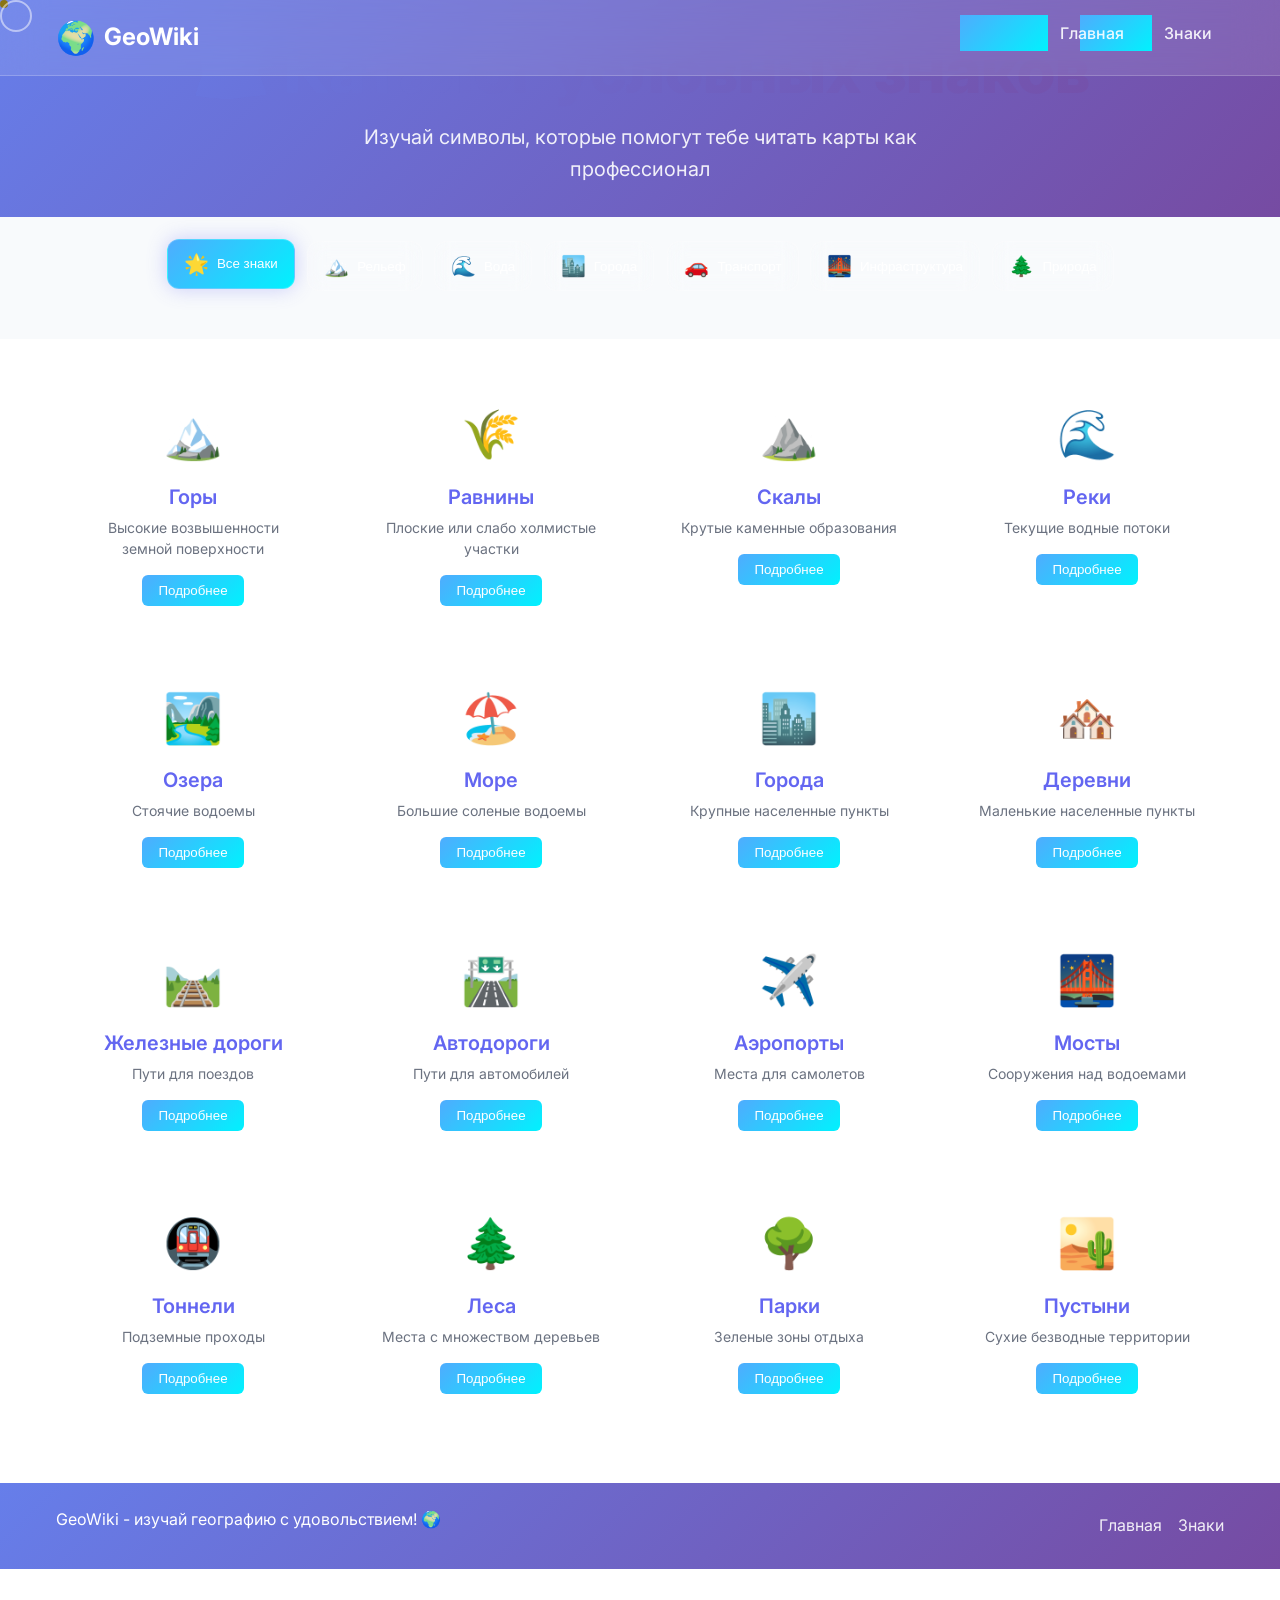
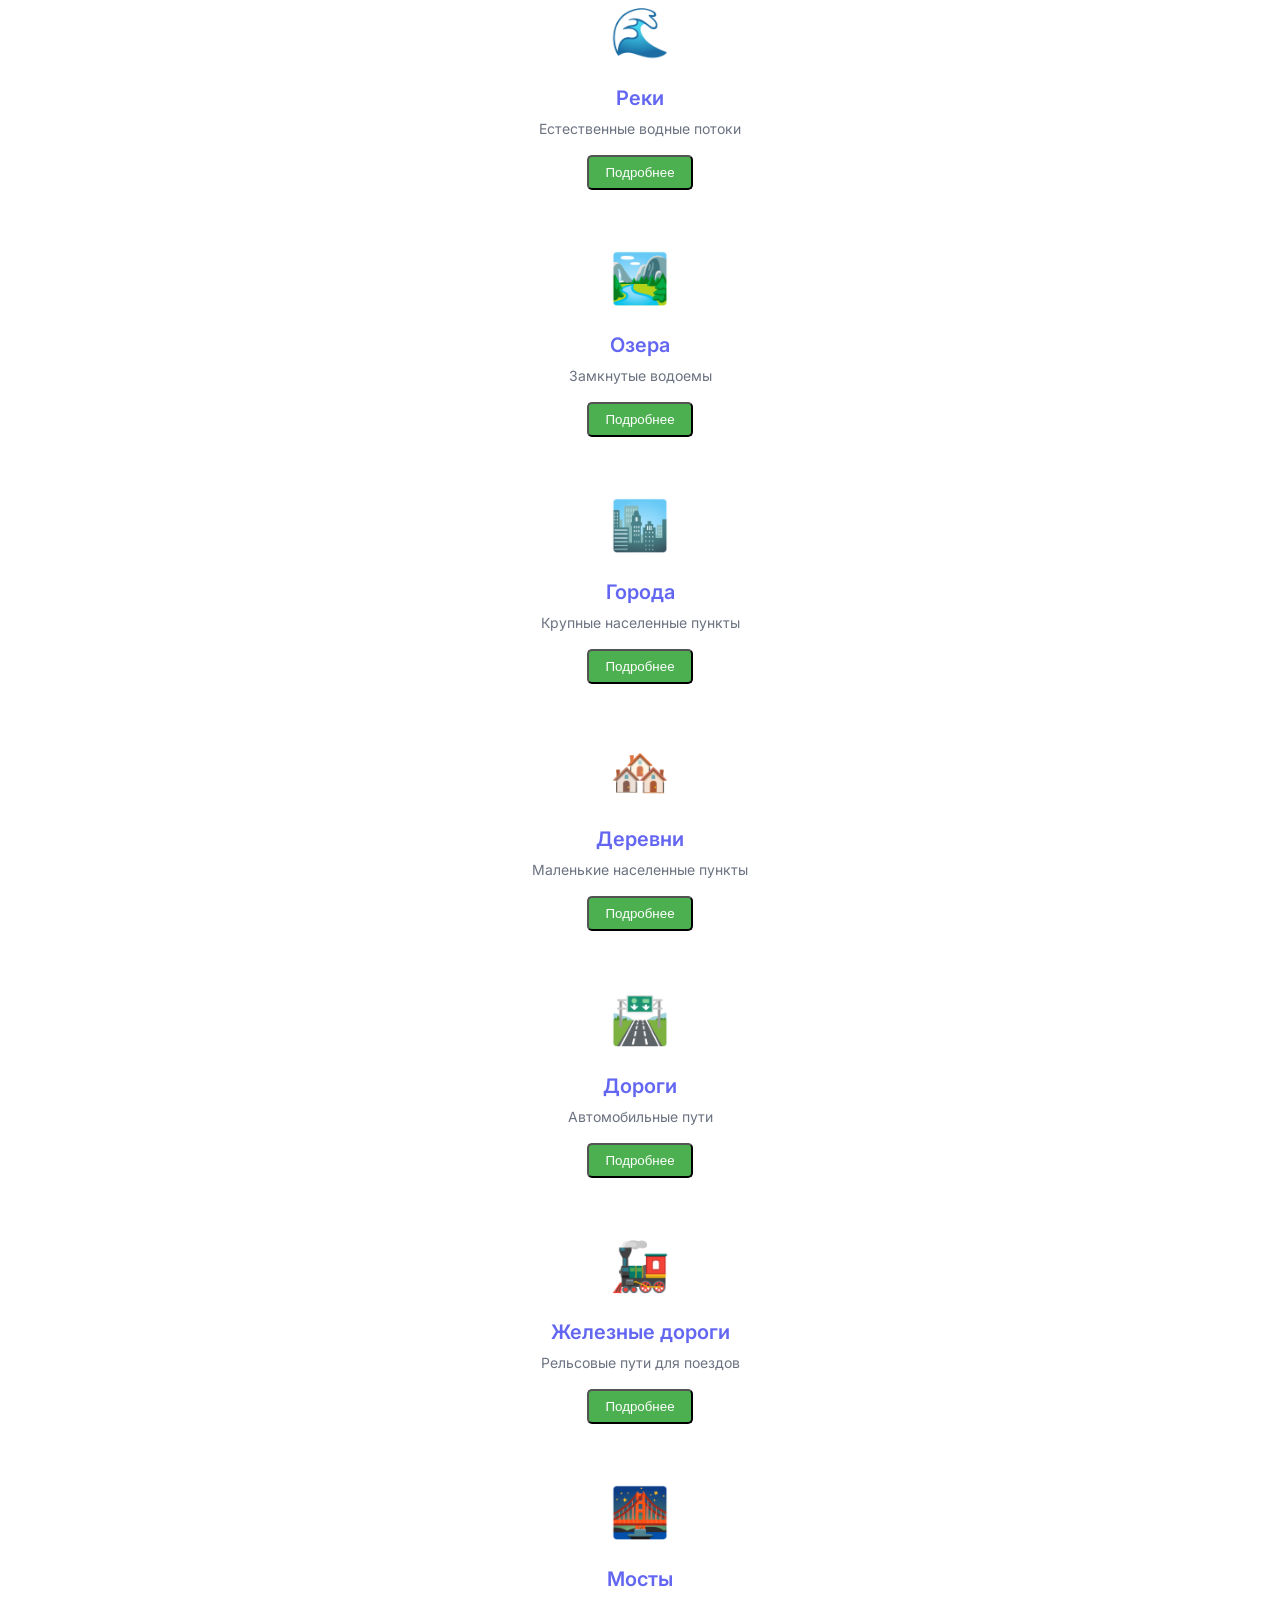
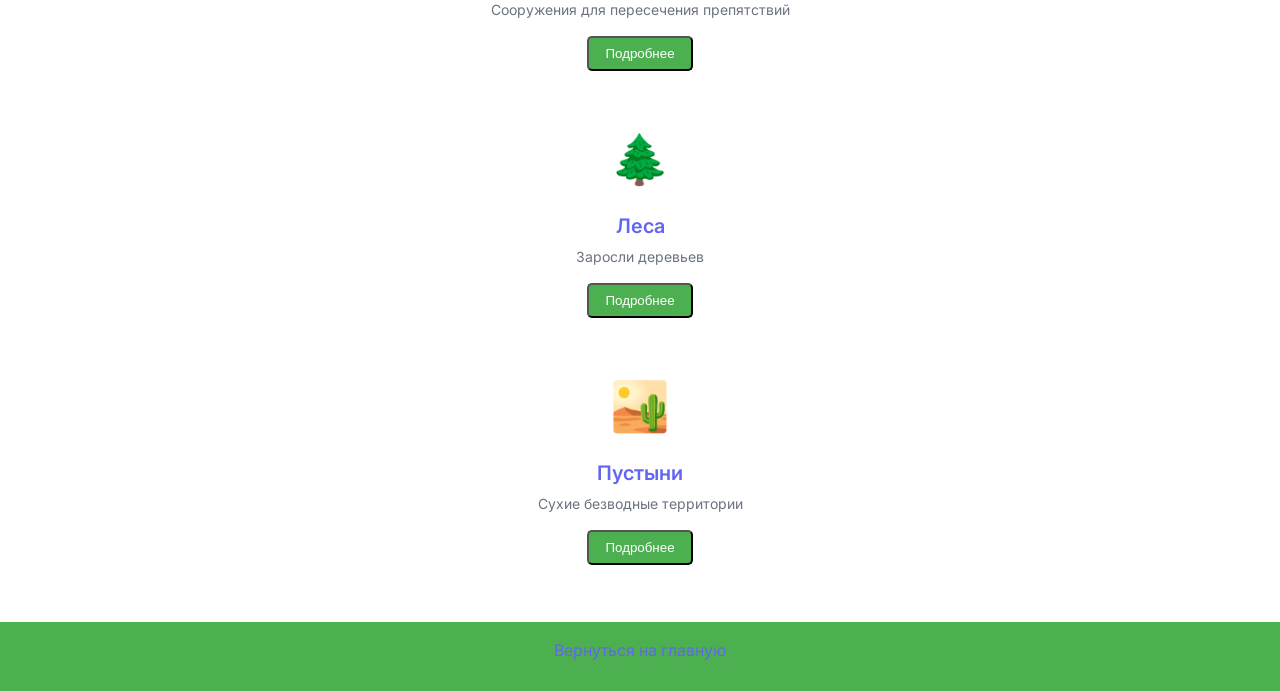
==== commit 3e2e4314: "Fix paths and add design-system.css links for GitHub Pages" ====
--- a/symbols/index.html
+++ b/symbols/index.html
@@ -4,6 +4,7 @@
     <meta charset="UTF-8">
     <meta name="viewport" content="width=device-width, initial-scale=1.0">
     <title>Условные знаки - GeoWiki</title>
+    <link rel="stylesheet" href="../css/design-system.css">
     <link rel="stylesheet" href="../css/style.css">
     <link href="https://fonts.googleapis.com/css2?family=Inter:wght@300;400;500;600;700&display=swap" rel="stylesheet">
 </head>
@@ -224,14 +225,12 @@
         </div>
     </footer>
 
+    <script src="../js/app.js" type="module"></script>
     <script src="../js/main.js"></script>
     <script src="../js/modal.js"></script>
     <script src="../js/filter.js"></script>
 </body>
 </html>
-                </div>
-
-                <!-- Вода -->
                 <div class="symbol-card" data-category="water">
                     <div class="symbol-icon">🌊</div>
                     <h3>Реки</h3>
--- a/css/design-system.css
+++ b/css/design-system.css
@@ -0,0 +1,248 @@
+/* GEOWIKI Design System */
+/* Premium Educational Platform */
+
+/* ===== CSS VARIABLES ===== */
+
+/* Colors */
+:root {
+  /* Primary Palette */
+  --primary-color: #6366f1;
+  --primary-dark: #4f46e5;
+  --primary-light: #8b5cf6;
+  --secondary-color: #06b6d4;
+  --accent-color: #f59e0b;
+
+  /* Level Colors */
+  --beginner-color: #10b981;
+  --confident-color: #3b82f6;
+  --expert-color: #8b5cf6;
+  --pro-color: #f59e0b;
+  --geo-color: #ef4444;
+
+  /* Neutral Colors */
+  --text-primary: #1f2937;
+  --text-secondary: #6b7280;
+  --text-light: #9ca3af;
+  --bg-primary: #ffffff;
+  --bg-secondary: #f8fafc;
+  --bg-tertiary: #f1f5f9;
+
+  /* Glass Effect */
+  --glass-bg: rgba(255, 255, 255, 0.1);
+  --glass-border: rgba(255, 255, 255, 0.2);
+
+  /* Gradients */
+  --primary-gradient: linear-gradient(135deg, #667eea 0%, #764ba2 100%);
+  --secondary-gradient: linear-gradient(135deg, #f093fb 0%, #f5576c 100%);
+  --accent-gradient: linear-gradient(135deg, #4facfe 0%, #00f2fe 100%);
+
+  /* Shadows */
+  --shadow-soft: 0 4px 6px -1px rgba(0, 0, 0, 0.1);
+  --shadow-medium: 0 10px 15px -3px rgba(0, 0, 0, 0.1);
+  --shadow-large: 0 20px 25px -5px rgba(0, 0, 0, 0.1);
+  --shadow-glow: 0 0 20px rgba(99, 102, 241, 0.3);
+
+  /* Spacing Scale */
+  --spacing-xs: 0.25rem;   /* 4px */
+  --spacing-sm: 0.5rem;    /* 8px */
+  --spacing-md: 0.75rem;   /* 12px */
+  --spacing-lg: 1rem;      /* 16px */
+  --spacing-xl: 1.5rem;    /* 24px */
+  --spacing-2xl: 2rem;     /* 32px */
+  --spacing-3xl: 3rem;     /* 48px */
+  --spacing-4xl: 4rem;     /* 64px */
+
+  /* Border Radius */
+  --border-radius: 0.375rem;   /* 6px */
+  --border-radius-lg: 0.75rem; /* 12px */
+  --border-radius-xl: 1rem;    /* 16px */
+  --border-radius-2xl: 1.5rem; /* 24px */
+
+  /* Typography */
+  --font-family-primary: 'Inter', -apple-system, BlinkMacSystemFont, 'Segoe UI', Roboto, sans-serif;
+  --font-family-heading: 'Inter', -apple-system, BlinkMacSystemFont, 'Segoe UI', Roboto, sans-serif;
+
+  /* Font Sizes */
+  --text-xs: 0.75rem;     /* 12px */
+  --text-sm: 0.875rem;    /* 14px */
+  --text-base: 1rem;      /* 16px */
+  --text-lg: 1.125rem;    /* 18px */
+  --text-xl: 1.25rem;     /* 20px */
+  --text-2xl: 1.5rem;     /* 24px */
+  --text-3xl: 1.875rem;   /* 30px */
+  --text-4xl: 2.25rem;    /* 36px */
+  --text-5xl: 3rem;       /* 48px */
+  --text-6xl: 3.75rem;    /* 60px */
+  --text-7xl: 4.5rem;     /* 72px */
+
+  /* Font Weights */
+  --font-light: 300;
+  --font-normal: 400;
+  --font-medium: 500;
+  --font-semibold: 600;
+  --font-bold: 700;
+  --font-extrabold: 800;
+
+  /* Transitions */
+  --transition: all 0.3s cubic-bezier(0.4, 0, 0.2, 1);
+  --transition-fast: all 0.15s cubic-bezier(0.4, 0, 0.2, 1);
+  --transition-slow: all 0.5s cubic-bezier(0.4, 0, 0.2, 1);
+
+  /* Z-index Scale */
+  --z-dropdown: 1000;
+  --z-sticky: 1020;
+  --z-fixed: 1030;
+  --z-modal-backdrop: 1040;
+  --z-modal: 1050;
+  --z-popover: 1060;
+  --z-tooltip: 1070;
+}
+
+/* ===== BASE STYLES ===== */
+
+* {
+  box-sizing: border-box;
+  margin: 0;
+  padding: 0;
+}
+
+html {
+  scroll-behavior: smooth;
+}
+
+body {
+  font-family: var(--font-family-primary);
+  font-size: var(--text-base);
+  line-height: 1.6;
+  color: var(--text-primary);
+  background: var(--bg-primary);
+  -webkit-font-smoothing: antialiased;
+  -moz-osx-font-smoothing: grayscale;
+}
+
+/* ===== TYPOGRAPHY ===== */
+
+h1, h2, h3, h4, h5, h6 {
+  font-family: var(--font-family-heading);
+  font-weight: var(--font-bold);
+  line-height: 1.2;
+  margin-bottom: var(--spacing-md);
+}
+
+h1 { font-size: var(--text-5xl); }
+h2 { font-size: var(--text-4xl); }
+h3 { font-size: var(--text-3xl); }
+h4 { font-size: var(--text-2xl); }
+h5 { font-size: var(--text-xl); }
+h6 { font-size: var(--text-lg); }
+
+p {
+  margin-bottom: var(--spacing-md);
+}
+
+a {
+  color: var(--primary-color);
+  text-decoration: none;
+  transition: var(--transition);
+}
+
+a:hover {
+  color: var(--primary-dark);
+}
+
+/* ===== UTILITY CLASSES ===== */
+
+/* Spacing */
+.m-0 { margin: 0; }
+.mt-xs { margin-top: var(--spacing-xs); }
+.mt-sm { margin-top: var(--spacing-sm); }
+.mt-md { margin-top: var(--spacing-md); }
+.mt-lg { margin-top: var(--spacing-lg); }
+.mt-xl { margin-top: var(--spacing-xl); }
+.mt-2xl { margin-top: var(--spacing-2xl); }
+
+.mb-xs { margin-bottom: var(--spacing-xs); }
+.mb-sm { margin-bottom: var(--spacing-sm); }
+.mb-md { margin-bottom: var(--spacing-md); }
+.mb-lg { margin-bottom: var(--spacing-lg); }
+.mb-xl { margin-bottom: var(--spacing-xl); }
+.mb-2xl { margin-bottom: var(--spacing-2xl); }
+
+.p-xs { padding: var(--spacing-xs); }
+.p-sm { padding: var(--spacing-sm); }
+.p-md { padding: var(--spacing-md); }
+.p-lg { padding: var(--spacing-lg); }
+.p-xl { padding: var(--spacing-xl); }
+.p-2xl { padding: var(--spacing-2xl); }
+
+/* Text Colors */
+.text-primary { color: var(--text-primary); }
+.text-secondary { color: var(--text-secondary); }
+.text-light { color: var(--text-light); }
+.text-white { color: white; }
+
+/* Background Colors */
+.bg-primary { background: var(--bg-primary); }
+.bg-secondary { background: var(--bg-secondary); }
+.bg-tertiary { background: var(--bg-tertiary); }
+
+/* Flex Utilities */
+.flex { display: flex; }
+.flex-col { flex-direction: column; }
+.items-center { align-items: center; }
+.justify-center { justify-content: center; }
+.justify-between { justify-content: space-between; }
+.gap-xs { gap: var(--spacing-xs); }
+.gap-sm { gap: var(--spacing-sm); }
+.gap-md { gap: var(--spacing-md); }
+.gap-lg { gap: var(--spacing-lg); }
+.gap-xl { gap: var(--spacing-xl); }
+
+/* Grid Utilities */
+.grid { display: grid; }
+.grid-cols-1 { grid-template-columns: repeat(1, minmax(0, 1fr)); }
+.grid-cols-2 { grid-template-columns: repeat(2, minmax(0, 1fr)); }
+.grid-cols-3 { grid-template-columns: repeat(3, minmax(0, 1fr)); }
+.grid-cols-4 { grid-template-columns: repeat(4, minmax(0, 1fr)); }
+
+/* Border Radius */
+.rounded { border-radius: var(--border-radius); }
+.rounded-lg { border-radius: var(--border-radius-lg); }
+.rounded-xl { border-radius: var(--border-radius-xl); }
+.rounded-2xl { border-radius: var(--border-radius-2xl); }
+
+/* Shadows */
+.shadow-soft { box-shadow: var(--shadow-soft); }
+.shadow-medium { box-shadow: var(--shadow-medium); }
+.shadow-large { box-shadow: var(--shadow-large); }
+.shadow-glow { box-shadow: var(--shadow-glow); }
+
+/* Transitions */
+.transition { transition: var(--transition); }
+.transition-fast { transition: var(--transition-fast); }
+.transition-slow { transition: var(--transition-slow); }
+
+/* ===== RESPONSIVE DESIGN ===== */
+
+@media (max-width: 768px) {
+  :root {
+    --text-5xl: 2.5rem;
+    --text-4xl: 2rem;
+    --text-3xl: 1.75rem;
+    --text-2xl: 1.5rem;
+  }
+
+  .grid-cols-2,
+  .grid-cols-3,
+  .grid-cols-4 {
+    grid-template-columns: 1fr;
+  }
+}
+
+@media (max-width: 480px) {
+  :root {
+    --spacing-xl: 1.25rem;
+    --spacing-2xl: 1.5rem;
+    --spacing-3xl: 2rem;
+  }
+}
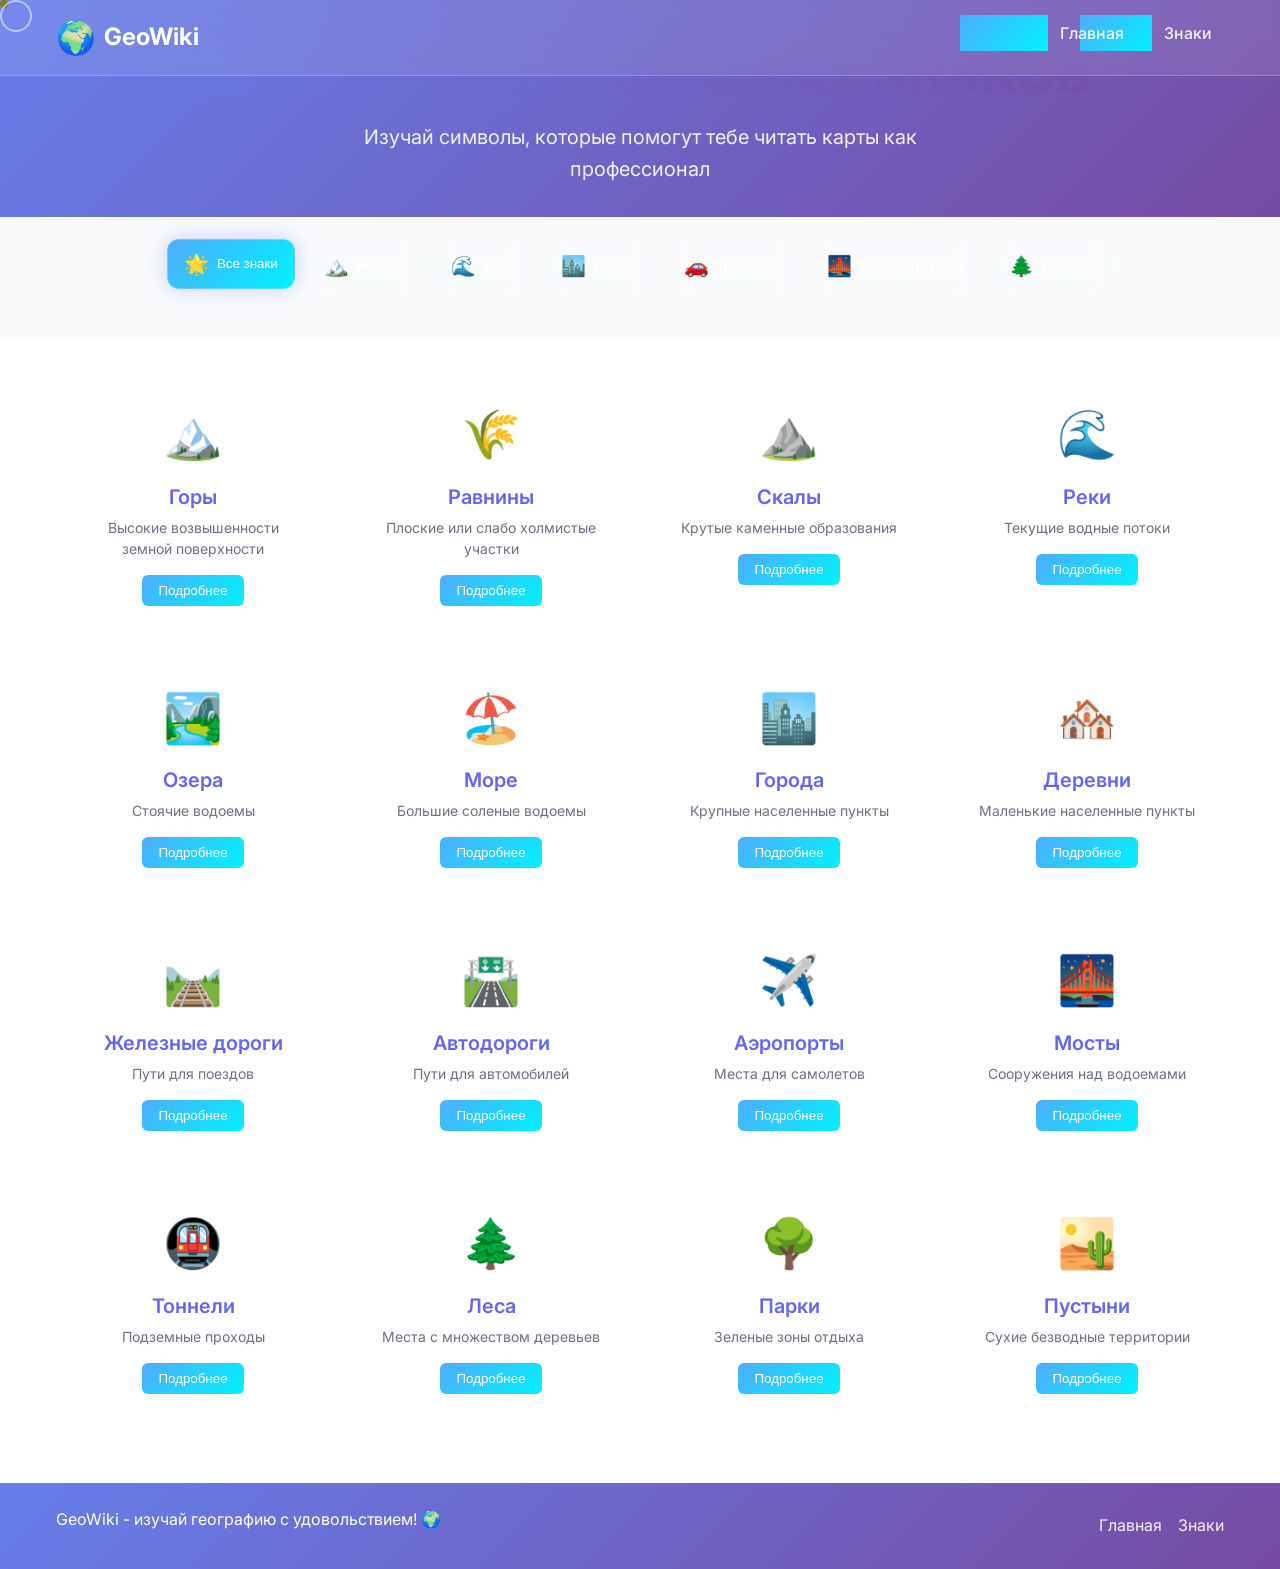
==== commit f9d31ff9: "я" ====
--- a/symbols/index.html
+++ b/symbols/index.html
@@ -4,8 +4,8 @@
     <meta charset="UTF-8">
     <meta name="viewport" content="width=device-width, initial-scale=1.0">
     <title>Условные знаки - GeoWiki</title>
-    <link rel="stylesheet" href="../css/design-system.css">
-    <link rel="stylesheet" href="../css/style.css">
+    <link rel="stylesheet" href="../css/design-system.css?v=20260407">
+    <link rel="stylesheet" href="../css/style.css?v=20260407">
     <link href="https://fonts.googleapis.com/css2?family=Inter:wght@300;400;500;600;700&display=swap" rel="stylesheet">
 </head>
 <body>
@@ -225,97 +225,9 @@
         </div>
     </footer>
 
-    <script src="../js/app.js" type="module"></script>
-    <script src="../js/main.js"></script>
-    <script src="../js/modal.js"></script>
-    <script src="../js/filter.js"></script>
+    <script src="../js/app.js?v=20260407" type="module"></script>
+    <script src="../js/main.js?v=20260407"></script>
+    <script src="../js/modal.js?v=20260407"></script>
+    <script src="../js/filter.js?v=20260407"></script>
 </body>
 </html>
-                <div class="symbol-card" data-category="water">
-                    <div class="symbol-icon">🌊</div>
-                    <h3>Реки</h3>
-                    <p>Естественные водные потоки</p>
-                    <button class="btn" onclick="showModal('Реки', 'Естественные водные потоки, текущие в русле.')">Подробнее</button>
-                </div>
-
-                <div class="symbol-card" data-category="water">
-                    <div class="symbol-icon">🏞️</div>
-                    <h3>Озера</h3>
-                    <p>Замкнутые водоемы</p>
-                    <button class="btn" onclick="showModal('Озера', 'Замкнутые водоемы в естественных впадинах.')">Подробнее</button>
-                </div>
-
-                <!-- Города -->
-                <div class="symbol-card" data-category="cities">
-                    <div class="symbol-icon">🏙️</div>
-                    <h3>Города</h3>
-                    <p>Крупные населенные пункты</p>
-                    <button class="btn" onclick="showModal('Города', 'Крупные населенные пункты с развитой инфраструктурой.')">Подробнее</button>
-                </div>
-
-                <div class="symbol-card" data-category="cities">
-                    <div class="symbol-icon">🏘️</div>
-                    <h3>Деревни</h3>
-                    <p>Маленькие населенные пункты</p>
-                    <button class="btn" onclick="showModal('Деревни', 'Маленькие населенные пункты в сельской местности.')">Подробнее</button>
-                </div>
-
-                <!-- Транспорт -->
-                <div class="symbol-card" data-category="transport">
-                    <div class="symbol-icon">🛣️</div>
-                    <h3>Дороги</h3>
-                    <p>Автомобильные пути</p>
-                    <button class="btn" onclick="showModal('Дороги', 'Автомобильные пути для передвижения.')">Подробнее</button>
-                </div>
-
-                <div class="symbol-card" data-category="transport">
-                    <div class="symbol-icon">🚂</div>
-                    <h3>Железные дороги</h3>
-                    <p>Рельсовые пути для поездов</p>
-                    <button class="btn" onclick="showModal('Железные дороги', 'Рельсовые пути для передвижения поездов.')">Подробнее</button>
-                </div>
-
-                <!-- Инфраструктура -->
-                <div class="symbol-card" data-category="infrastructure">
-                    <div class="symbol-icon">🌉</div>
-                    <h3>Мосты</h3>
-                    <p>Сооружения для пересечения препятствий</p>
-                    <button class="btn" onclick="showModal('Мосты', 'Сооружения для пересечения рек, оврагов и других препятствий.')">Подробнее</button>
-                </div>
-
-                <!-- Природа -->
-                <div class="symbol-card" data-category="nature">
-                    <div class="symbol-icon">🌲</div>
-                    <h3>Леса</h3>
-                    <p>Заросли деревьев</p>
-                    <button class="btn" onclick="showModal('Леса', 'Заросли деревьев и кустарников.')">Подробнее</button>
-                </div>
-
-                <div class="symbol-card" data-category="nature">
-                    <div class="symbol-icon">🏜️</div>
-                    <h3>Пустыни</h3>
-                    <p>Сухие безводные территории</p>
-                    <button class="btn" onclick="showModal('Пустыни', 'Сухие безводные территории с минимальной растительностью.')">Подробнее</button>
-                </div>
-            </div>
-        </section>
-    </main>
-
-    <!-- Модальное окно -->
-    <div id="modal" class="modal">
-        <div class="modal-content">
-            <span class="close" onclick="closeModal()">&times;</span>
-            <h2 id="modal-title"></h2>
-            <p id="modal-description"></p>
-        </div>
-    </div>
-
-    <footer>
-        <p><a href="../index.html">Вернуться на главную</a></p>
-    </footer>
-
-    <script src="../js/main.js"></script>
-    <script src="../js/modal.js"></script>
-    <script src="../js/filter.js"></script>
-</body>
-</html>
--- a/css/style.css
+++ b/css/style.css
@@ -1,5 +1,5 @@
 /* Import Design System */
-@import url('design-system.css');
+@import url('design-system.css?v=20260407');
 
 /* GEOWIKI Specific Styles */
 /* Premium Educational Platform */
